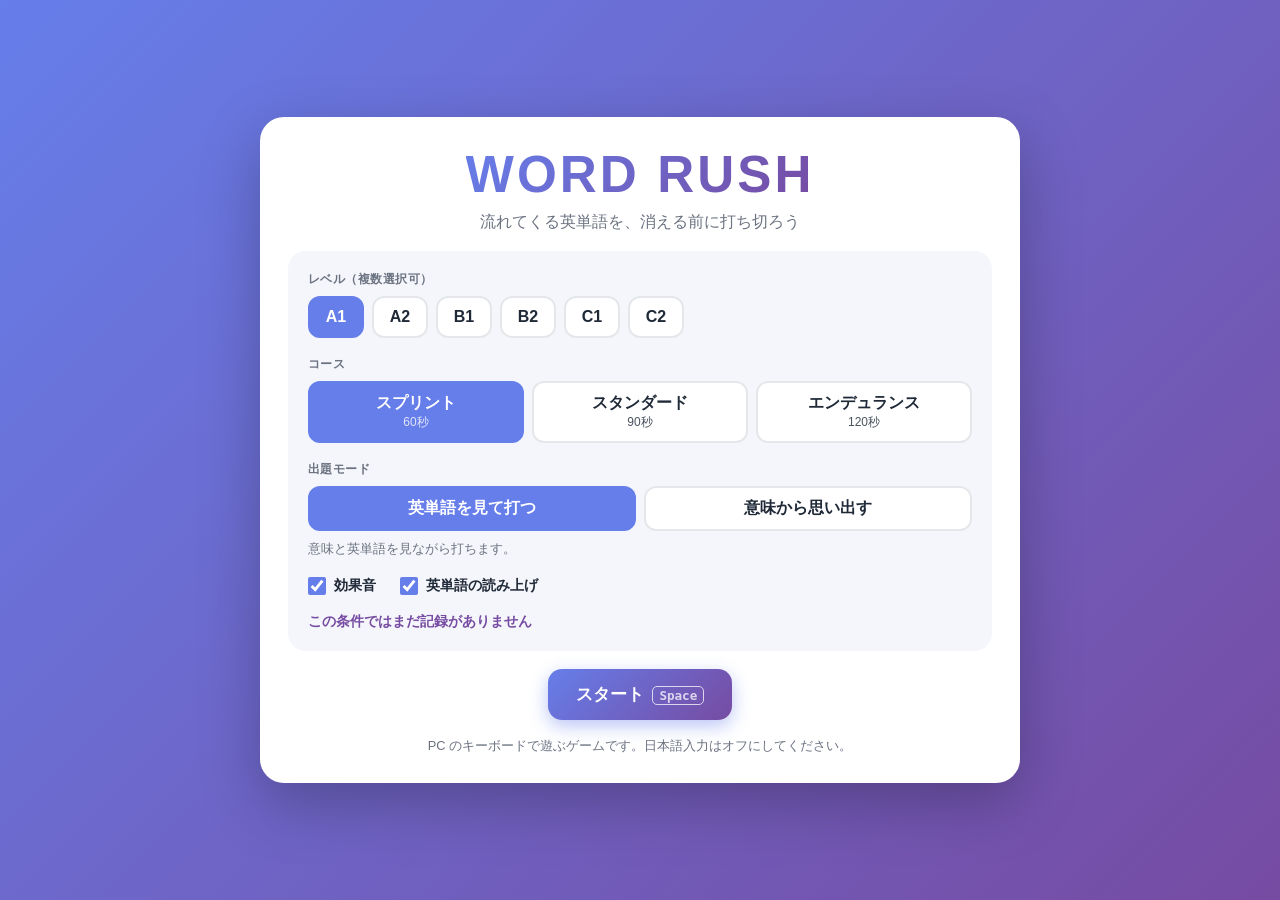
==== game.html @ a05d3a9b "タイピングゲーム版" ====
<!DOCTYPE html>
<html lang="ja">
<head>
  <meta charset="UTF-8">
  <meta name="viewport" content="width=device-width, initial-scale=1.0">
  <title>WORD RUSH — 英単語タイピングゲーム</title>
  <link rel="stylesheet" href="app/game.css">
</head>
<body>

  <!-- タイトル画面 -->
  <section id="screen-title" class="screen active">
    <h1>WORD RUSH</h1>
    <p class="subtitle">流れてくる英単語を、消える前に打ち切ろう</p>

    <div class="panel">
      <div class="field">
        <span class="label">レベル（複数選択可）</span>
        <div class="chips" id="level-chips">
          <button class="chip" data-level="A1">A1</button>
          <button class="chip" data-level="A2">A2</button>
          <button class="chip" data-level="B1">B1</button>
          <button class="chip" data-level="B2">B2</button>
          <button class="chip" data-level="C1">C1</button>
          <button class="chip" data-level="C2">C2</button>
        </div>
      </div>

      <div class="field">
        <span class="label">コース</span>
        <div class="chips" id="course-chips">
          <button class="chip chip-wide" data-sec="60">スプリント<small>60秒</small></button>
          <button class="chip chip-wide" data-sec="90">スタンダード<small>90秒</small></button>
          <button class="chip chip-wide" data-sec="120">エンデュランス<small>120秒</small></button>
        </div>
      </div>

      <div class="field">
        <span class="label">出題モード</span>
        <div class="chips" id="mode-chips">
          <button class="chip chip-wide" data-mode="show">英単語を見て打つ</button>
          <button class="chip chip-wide" data-mode="recall">意味から思い出す</button>
        </div>
        <p class="field-note" id="mode-note"></p>
      </div>

      <div class="toggles">
        <label class="toggle">
          <input type="checkbox" id="sound-toggle">
          効果音
        </label>
        <label class="toggle">
          <input type="checkbox" id="speech-toggle">
          英単語の読み上げ
        </label>
      </div>

      <p id="best-line"></p>
    </div>

    <button id="btn-start" class="btn-primary">スタート <kbd>Space</kbd></button>
    <p class="note">PC のキーボードで遊ぶゲームです。日本語入力はオフにしてください。</p>
  </section>

  <!-- プレイ画面 -->
  <section id="screen-play" class="screen">
    <div id="hud">
      <div class="hud-item"><span class="hud-label">SCORE</span><span id="hud-score" class="hud-value">0</span></div>
      <div class="hud-item"><span class="hud-label">COMBO</span><span id="hud-combo" class="hud-value">0</span></div>
      <div class="hud-item"><span class="hud-label">TIME</span><span id="hud-time" class="hud-value">60</span></div>
    </div>
    <div id="time-bar"><div id="time-fill"></div></div>

    <div id="lane">
      <div id="lane-track"></div>
      <div id="lane-end"></div>
      <div id="card" class="card">
        <span class="card-pos" id="card-pos"></span>
        <span class="card-meaning" id="card-meaning"></span>
      </div>
      <!-- 入力中の英単語（レーンの中央に重ねて表示） -->
      <div id="type-panel">
        <p id="type-word"></p>
        <p id="type-points" title="今打ち切ったら入る点数"></p>
      </div>
      <div id="countdown" hidden></div>
      <div id="pause" hidden>
        <p>一時停止中</p>
        <small>キーを押すかクリックで再開</small>
      </div>
    </div>

    <p id="type-next">NEXT <span id="next-word"></span></p>

    <p id="ime-warning" hidden>日本語入力（IME）がオンになっています。オフにしてから打ってください。</p>
    <p class="note"><kbd>Esc</kbd> でやめる</p>
  </section>

  <!-- 結果画面 -->
  <section id="screen-result" class="screen">
    <p id="result-course"></p>
    <div id="rank"></div>
    <p id="result-score"></p>
    <p id="best-badge" hidden>ベスト更新！</p>

    <dl class="stat-grid">
      <div><dt>打てた単語</dt><dd id="r-cleared"></dd></div>
      <div><dt>正しく打った数</dt><dd id="r-keys"></dd></div>
      <div><dt>ミスタイプ</dt><dd id="r-miss"></dd></div>
      <div><dt>正確率</dt><dd id="r-acc"></dd></div>
      <div><dt>1秒あたり</dt><dd id="r-kps"></dd></div>
      <div><dt>最大コンボ</dt><dd id="r-combo"></dd></div>
    </dl>

    <div id="review" hidden>
      <span class="label">復習リスト</span>
      <ul id="review-list"></ul>
    </div>

    <div class="result-btns">
      <button id="btn-retry" class="btn-primary">もう一度 <kbd>Enter</kbd></button>
      <button id="btn-title" class="btn-outline">タイトルへ <kbd>Esc</kbd></button>
    </div>
  </section>

  <script src="data/words.js"></script>
  <script src="app/game.js"></script>
</body>
</html>
---- app/game.css ----
/* ===========================
   Tokens
   =========================== */
:root {
  --accent: #667eea;
  --accent-2: #764ba2;
  --ink: #1f2937;
  --muted: #6b7280;
  --line: #e5e7eb;
  --surface: #ffffff;
  --surface-2: #f5f6fb;
  --lane: #1e1b4b;
  --lane-2: #312e81;
  --ok: #10b981;
  --warn: #f59e0b;
  --danger: #ef4444;
  --mono: 'Consolas', 'Menlo', 'SFMono-Regular', monospace;
}

*, *::before, *::after { box-sizing: border-box; margin: 0; padding: 0; }

body {
  font-family: -apple-system, BlinkMacSystemFont, 'Segoe UI', 'Hiragino Sans', 'Noto Sans JP', sans-serif;
  background: linear-gradient(135deg, var(--accent) 0%, var(--accent-2) 100%);
  color: var(--ink);
  min-height: 100vh;
  display: flex;
  align-items: center;
  justify-content: center;
  padding: 16px;
}

button { font: inherit; cursor: pointer; }

kbd {
  font-family: var(--mono);
  font-size: 0.75em;
  padding: 1px 6px;
  border-radius: 5px;
  border: 1px solid currentColor;
  opacity: 0.75;
  margin-left: 4px;
}

/* ===========================
   Screens
   =========================== */
.screen {
  display: none;
  width: 100%;
  max-width: 760px;
  background: var(--surface);
  border-radius: 24px;
  padding: 28px 28px;
  box-shadow: 0 20px 60px rgba(0, 0, 0, 0.25);
}
.screen.active {
  display: flex;
  flex-direction: column;
  align-items: center;
  gap: 18px;
}

.note { font-size: 0.8rem; color: var(--muted); text-align: center; }

.label {
  display: block;
  font-size: 0.75rem;
  font-weight: 700;
  color: var(--muted);
  letter-spacing: 0.04em;
  margin-bottom: 8px;
}

.btn-primary, .btn-outline {
  border-radius: 14px;
  padding: 14px 28px;
  font-size: 1.05rem;
  font-weight: 700;
  transition: transform 0.1s, box-shadow 0.2s;
}
.btn-primary {
  border: none;
  color: #fff;
  background: linear-gradient(135deg, var(--accent), var(--accent-2));
  box-shadow: 0 6px 18px rgba(102, 126, 234, 0.45);
}
.btn-outline {
  background: var(--surface);
  color: var(--accent);
  border: 2px solid var(--accent);
}
.btn-primary:hover, .btn-outline:hover { transform: translateY(-1px); }
.btn-primary:active, .btn-outline:active { transform: translateY(1px); }

/* ===========================
   Title
   =========================== */
#screen-title h1 {
  font-size: clamp(2.2rem, 8vw, 3.2rem);
  font-weight: 900;
  letter-spacing: 0.06em;
  background: linear-gradient(135deg, var(--accent), var(--accent-2));
  -webkit-background-clip: text;
  background-clip: text;
  color: transparent;
}
.subtitle { color: var(--muted); margin-top: -10px; text-align: center; }

.panel {
  width: 100%;
  background: var(--surface-2);
  border-radius: 18px;
  padding: 20px;
  display: flex;
  flex-direction: column;
  gap: 18px;
}

.chips { display: flex; flex-wrap: wrap; gap: 8px; }

.chip {
  min-width: 56px;
  padding: 10px 14px;
  border-radius: 12px;
  border: 2px solid var(--line);
  background: var(--surface);
  color: var(--ink);
  font-weight: 700;
  transition: border-color 0.15s, background 0.15s, color 0.15s;
}
.chip:hover:not(:disabled) { border-color: var(--accent); }
.chip.selected {
  border-color: var(--accent);
  background: var(--accent);
  color: #fff;
}
.chip:disabled { opacity: 0.35; cursor: not-allowed; }
.chip-wide { flex: 1 1 0; min-width: 140px; }
.chip small { display: block; font-size: 0.75rem; font-weight: 500; opacity: 0.8; }

.field-note { font-size: 0.8rem; color: var(--muted); margin-top: 8px; line-height: 1.5; }

.toggles { display: flex; flex-wrap: wrap; gap: 10px 24px; }
.toggle { display: flex; align-items: center; gap: 8px; font-size: 0.9rem; font-weight: 600; }
.toggle input { width: 18px; height: 18px; accent-color: var(--accent); }

#best-line { font-size: 0.85rem; color: var(--accent-2); font-weight: 700; }

/* ===========================
   Play: HUD
   =========================== */
#hud {
  width: 100%;
  display: grid;
  grid-template-columns: repeat(3, 1fr);
  gap: 8px;
}
.hud-item {
  background: var(--surface-2);
  border-radius: 12px;
  padding: 8px 12px;
  display: flex;
  flex-direction: column;
  align-items: center;
}
.hud-label { font-size: 0.7rem; font-weight: 700; color: var(--muted); letter-spacing: 0.08em; }
.hud-value { font-family: var(--mono); font-size: 1.5rem; font-weight: 700; font-variant-numeric: tabular-nums; }

#time-bar {
  width: 100%;
  height: 10px;
  border-radius: 99px;
  background: var(--line);
  overflow: hidden;
  margin-top: -8px;
}
#time-fill {
  height: 100%;
  width: 100%;
  border-radius: 99px;
  background: linear-gradient(90deg, var(--accent), var(--accent-2));
  transition: background 0.3s;
}
#time-fill.low { background: var(--danger); }

/* ===========================
   Play: Lane
   =========================== */
/* 入力中の英単語をレーン中央に重ねるので、カードは上寄り（--card-y）を流す */
#lane {
  --card-y: 24%;
  position: relative;
  width: 100%;
  height: 290px;
  border-radius: 18px;
  overflow: hidden;
  background: linear-gradient(180deg, var(--lane-2), var(--lane));
}

/* 流れる路面のライン */
#lane-track {
  position: absolute;
  inset: 0;
  background:
    repeating-linear-gradient(90deg, rgba(255,255,255,0.18) 0 28px, transparent 28px 56px) left var(--card-y) / 200% 3px no-repeat,
    repeating-linear-gradient(90deg, rgba(255,255,255,0.06) 0 2px, transparent 2px 80px);
  animation: track 1.2s linear infinite;
}
@keyframes track {
  from { background-position: 0 var(--card-y), 0 0; }
  to   { background-position: -56px var(--card-y), -80px 0; }
}

/* 左端の消失ゾーン */
#lane-end {
  position: absolute;
  top: 0; bottom: 0; left: 0;
  width: 56px;
  background: linear-gradient(90deg, rgba(239, 68, 68, 0.55), transparent);
  pointer-events: none;
}

.card {
  --x: 100%;
  position: absolute;
  top: var(--card-y);
  left: 0;
  z-index: 1;
  transform: translate(var(--x), -50%);
  max-width: min(320px, 70%);
  padding: 14px 20px;
  border-radius: 16px;
  background: var(--surface);
  box-shadow: 0 10px 28px rgba(0, 0, 0, 0.35);
  border: 3px solid transparent;
  display: flex;
  flex-direction: column;
  gap: 4px;
  will-change: transform;
  transition: border-color 0.2s;
}
.card.danger { border-color: var(--danger); }
.card-pos {
  align-self: flex-start;
  font-size: 0.7rem;
  font-weight: 700;
  color: var(--accent);
  background: rgba(102, 126, 234, 0.12);
  padding: 2px 8px;
  border-radius: 99px;
}
.card-meaning {
  font-size: 1.05rem;
  font-weight: 700;
  line-height: 1.4;
  display: -webkit-box;
  -webkit-line-clamp: 2;
  -webkit-box-orient: vertical;
  overflow: hidden;
}

.card.ghost { pointer-events: none; }
.card.ghost.clear { animation: ghost-clear 0.45s ease-out forwards; border-color: var(--ok); }
.card.ghost.lost  { animation: ghost-lost 0.5s ease-in forwards; border-color: var(--danger); }
@keyframes ghost-clear {
  to { transform: translate(var(--x), -120%) scale(0.9); opacity: 0; }
}
@keyframes ghost-lost {
  to { transform: translate(calc(var(--x) - 60px), -50%); opacity: 0; filter: grayscale(1); }
}

.pop {
  position: absolute;
  z-index: 3;
  top: 4%;
  transform: translateX(-50%);
  font-family: var(--mono);
  font-weight: 800;
  font-size: 1.2rem;
  pointer-events: none;
  text-shadow: 0 2px 6px rgba(0, 0, 0, 0.5);
  animation: pop 0.8s ease-out forwards;
}
.pop-score { color: #fff; }
.pop-time  { color: var(--warn); font-size: 1.5rem; top: 74%; }
@keyframes pop {
  from { opacity: 1; translate: 0 0; }
  to   { opacity: 0; translate: 0 -36px; }
}

#countdown {
  position: absolute;
  inset: 0;
  z-index: 4;
  display: flex;
  align-items: center;
  justify-content: center;
  font-size: 4.5rem;
  font-weight: 900;
  color: #fff;
  background: rgba(30, 27, 75, 0.55);
  text-shadow: 0 4px 16px rgba(0, 0, 0, 0.5);
}
#countdown.tick { animation: tick 0.5s ease-out; }
@keyframes tick {
  from { transform: scale(1.6); opacity: 0; }
  to   { transform: scale(1); opacity: 1; }
}
#countdown[hidden], #pause[hidden] { display: none; }

#pause {
  position: absolute;
  inset: 0;
  z-index: 4;
  display: flex;
  flex-direction: column;
  align-items: center;
  justify-content: center;
  gap: 6px;
  color: #fff;
  background: rgba(30, 27, 75, 0.8);
  cursor: pointer;
}
#pause p { font-size: 1.6rem; font-weight: 800; }

/* ===========================
   Play: Typing panel
   =========================== */
/* レーンの中央に重ねる。カードが後ろを通っても読めるよう、半透明＋ぼかしの背景を敷く */
#type-panel {
  position: absolute;
  z-index: 2;
  top: 50%;
  left: 50%;
  transform: translate(-50%, -50%);
  width: max-content;            /* left:50% だと幅がレーンの半分に縮むので、中身の幅に合わせる */
  max-width: calc(100% - 24px);
  padding: 10px 26px 8px;
  border-radius: 18px;
  background: rgba(15, 12, 50, 0.6);
  -webkit-backdrop-filter: blur(6px);
  backdrop-filter: blur(6px);
  box-shadow: 0 8px 24px rgba(0, 0, 0, 0.3);
  display: flex;
  flex-direction: column;
  align-items: center;
  gap: 6px;
  pointer-events: none;
}
#type-word {
  font-family: var(--mono);
  font-size: clamp(1.8rem, 6vw, 2.8rem);
  font-weight: 700;
  letter-spacing: 0.04em;
  text-align: center;
  word-break: break-all;
  color: #fff;
  text-shadow: 0 2px 8px rgba(0, 0, 0, 0.4);
}
.ch.done { color: #a5b4fc; }
.ch.rest { color: #fff; }
.ch.cur {
  color: #fff;
  border-bottom: 4px solid #c4b5fd;
}
/* 伏せ字は1文字ずつ下線の箱にして、文字数が数えられるようにする */
.ch.blank {
  display: inline-block;
  color: transparent;
  border-bottom: 4px solid rgba(255, 255, 255, 0.35);
  margin: 0 0.08em;
  width: 0.5em;
}
.ch.blank.cur { border-bottom-color: #c4b5fd; }
#type-word.hinted .ch.rest,
#type-word.hinted .ch.cur { color: rgba(255, 255, 255, 0.6); }
#type-word.shake { animation: shake 0.25s; }
#type-word.shake .ch.cur { color: #f87171; border-bottom-color: #f87171; }
@keyframes shake {
  0%, 100% { transform: translateX(0); }
  25% { transform: translateX(-6px); }
  75% { transform: translateX(6px); }
}

#type-points {
  font-family: var(--mono);
  font-size: 1rem;
  font-weight: 800;
  color: #34d399;
  font-variant-numeric: tabular-nums;
  transition: color 0.2s;
}
#type-points.dim { color: #f87171; }

#type-next { font-size: 0.85rem; color: var(--muted); font-weight: 700; letter-spacing: 0.06em; margin-top: -4px; }
#type-next[hidden] { display: none; }
#next-word { font-family: var(--mono); margin-left: 6px; letter-spacing: 0; }

#ime-warning {
  width: 100%;
  padding: 10px 14px;
  border-radius: 12px;
  background: #fef3c7;
  color: #92400e;
  font-size: 0.85rem;
  font-weight: 700;
  text-align: center;
}
#ime-warning[hidden] { display: none; }

/* ===========================
   Result
   =========================== */
#result-course { font-size: 0.85rem; color: var(--muted); text-align: center; }

#rank {
  width: 110px;
  height: 110px;
  border-radius: 50%;
  display: flex;
  align-items: center;
  justify-content: center;
  font-size: 3.6rem;
  font-weight: 900;
  color: #fff;
  background: var(--muted);
  box-shadow: 0 8px 24px rgba(0, 0, 0, 0.2);
}
#rank.rank-S { background: linear-gradient(135deg, #f59e0b, #ef4444); }
#rank.rank-A { background: linear-gradient(135deg, var(--accent), var(--accent-2)); }
#rank.rank-B { background: linear-gradient(135deg, #10b981, #059669); }
#rank.rank-C { background: linear-gradient(135deg, #60a5fa, #3b82f6); }
#rank.rank-D { background: linear-gradient(135deg, #9ca3af, #6b7280); }

#result-score { font-family: var(--mono); font-size: 2rem; font-weight: 800; margin-top: -4px; }
#best-badge {
  margin-top: -12px;
  padding: 4px 14px;
  border-radius: 99px;
  background: #fef3c7;
  color: #b45309;
  font-weight: 800;
  font-size: 0.85rem;
}
#best-badge[hidden] { display: none; }

.stat-grid {
  width: 100%;
  display: grid;
  grid-template-columns: repeat(3, 1fr);
  gap: 8px;
}
.stat-grid > div {
  background: var(--surface-2);
  border-radius: 12px;
  padding: 10px;
  text-align: center;
}
.stat-grid dt { font-size: 0.72rem; color: var(--muted); font-weight: 700; }
.stat-grid dd { font-family: var(--mono); font-size: 1.15rem; font-weight: 700; margin-top: 2px; }

#review { width: 100%; }
#review[hidden] { display: none; }
#review-list {
  list-style: none;
  max-height: 220px;
  overflow-y: auto;
  border: 1px solid var(--line);
  border-radius: 12px;
}
#review-list li {
  display: grid;
  grid-template-columns: auto auto 1fr;
  align-items: baseline;
  gap: 4px 10px;
  padding: 8px 12px;
  border-bottom: 1px solid var(--line);
}
#review-list li:last-child { border-bottom: none; }
.rv-word { font-family: var(--mono); font-weight: 700; }
.rv-meaning { font-size: 0.85rem; color: var(--muted); }
.rv-tag {
  justify-self: start;
  font-size: 0.7rem;
  font-weight: 700;
  padding: 1px 8px;
  border-radius: 99px;
  white-space: nowrap;
}
.rv-lost { background: #fee2e2; color: #b91c1c; }
.rv-hint { background: #fef3c7; color: #b45309; }
.rv-miss { background: #e0e7ff; color: #4338ca; }

.result-btns { display: flex; gap: 12px; flex-wrap: wrap; justify-content: center; }

/* ===========================
   Small screens
   =========================== */
@media (max-width: 520px) {
  .screen { padding: 22px 16px; border-radius: 20px; }
  #lane { height: 270px; --card-y: 21%; }
  #type-panel { padding: 8px 16px 6px; }
  .stat-grid { grid-template-columns: repeat(2, 1fr); }
  #review-list li { grid-template-columns: auto 1fr; }
  .rv-meaning { grid-column: 1 / -1; }
  .hud-value { font-size: 1.2rem; }
}
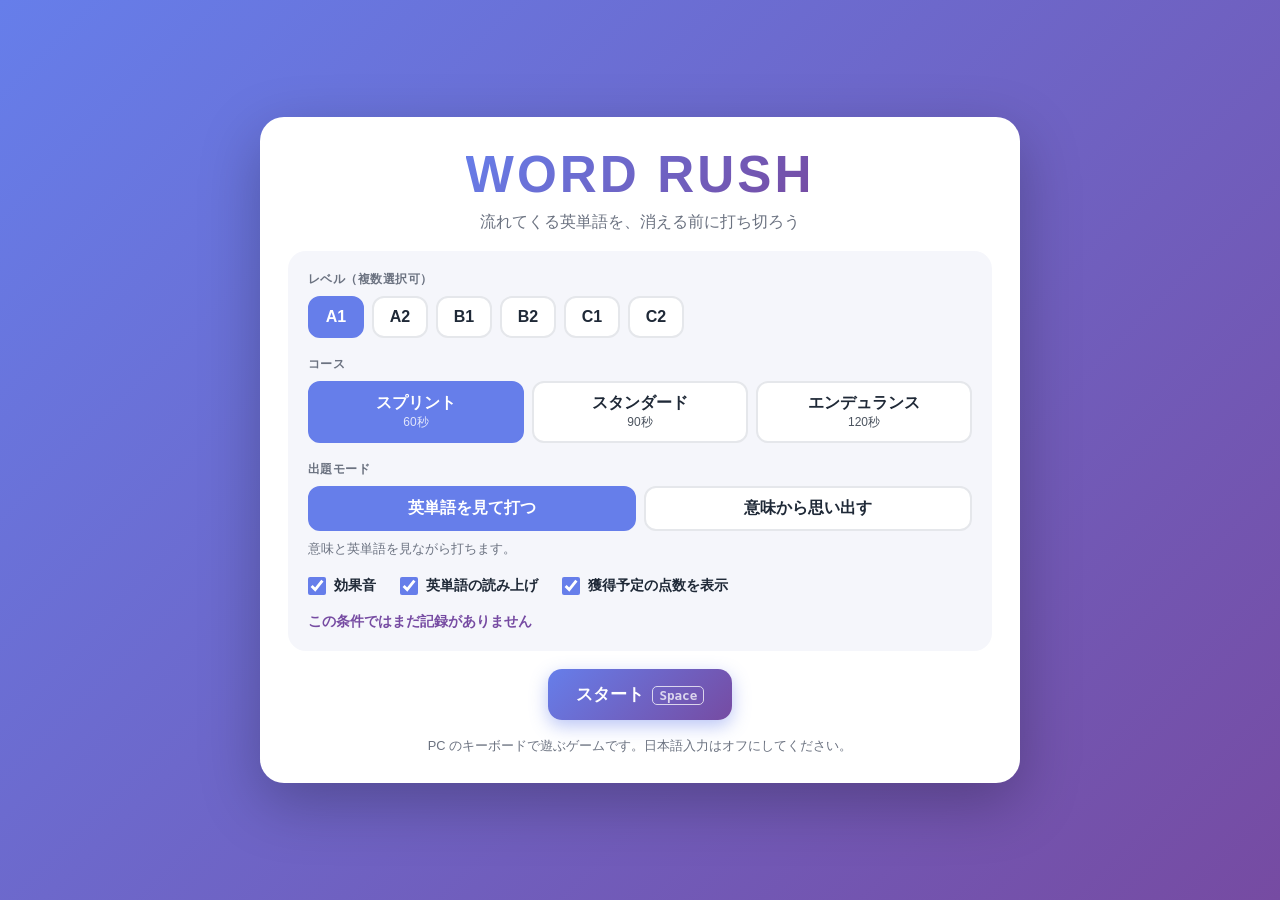
==== commit f046369a: "部分修正" ====
--- a/game.html
+++ b/game.html
@@ -53,6 +53,10 @@
           <input type="checkbox" id="speech-toggle">
           英単語の読み上げ
         </label>
+        <label class="toggle">
+          <input type="checkbox" id="points-toggle">
+          獲得予定の点数を表示
+        </label>
       </div>
 
       <p id="best-line"></p>
@@ -80,6 +84,7 @@
       </div>
       <!-- 入力中の英単語（レーンの中央に重ねて表示） -->
       <div id="type-panel">
+        <p id="type-meaning"><span id="type-pos"></span><span id="type-meaning-text"></span></p>
         <p id="type-word"></p>
         <p id="type-points" title="今打ち切ったら入る点数"></p>
       </div>
@@ -93,7 +98,7 @@
     <p id="type-next">NEXT <span id="next-word"></span></p>
 
     <p id="ime-warning" hidden>日本語入力（IME）がオンになっています。オフにしてから打ってください。</p>
-    <p class="note"><kbd>Esc</kbd> でやめる</p>
+    <p class="note" id="play-help"><kbd>Esc</kbd> でやめる</p>
   </section>
 
   <!-- 結果画面 -->
--- a/app/game.css
+++ b/app/game.css
@@ -189,10 +189,10 @@
    =========================== */
 /* 入力中の英単語をレーン中央に重ねるので、カードは上寄り（--card-y）を流す */
 #lane {
-  --card-y: 24%;
+  --card-y: 21%;
   position: relative;
   width: 100%;
-  height: 290px;
+  height: 320px;
   border-radius: 18px;
   overflow: hidden;
   background: linear-gradient(180deg, var(--lane-2), var(--lane));
@@ -354,9 +354,33 @@
   font-weight: 700;
   letter-spacing: 0.04em;
   text-align: center;
-  word-break: break-all;
+  white-space: nowrap;           /* 2行にしない。長い単語は fitWord() で文字を縮める */
   color: #fff;
   text-shadow: 0 2px 8px rgba(0, 0, 0, 0.4);
+}
+
+/* パネル内の固定表示の意味 */
+#type-meaning {
+  max-width: 100%;
+  font-size: 0.95rem;
+  font-weight: 700;
+  line-height: 1.45;
+  color: rgba(255, 255, 255, 0.9);
+  text-align: center;
+  display: -webkit-box;
+  -webkit-line-clamp: 2;
+  -webkit-box-orient: vertical;
+  overflow: hidden;
+}
+#type-pos {
+  display: inline-block;
+  font-size: 0.7rem;
+  padding: 1px 8px;
+  margin-right: 8px;
+  border-radius: 99px;
+  color: #c7d2fe;
+  background: rgba(165, 180, 252, 0.2);
+  vertical-align: 0.1em;
 }
 .ch.done { color: #a5b4fc; }
 .ch.rest { color: #fff; }
@@ -392,6 +416,7 @@
   transition: color 0.2s;
 }
 #type-points.dim { color: #f87171; }
+#type-points[hidden] { display: none; }
 
 #type-next { font-size: 0.85rem; color: var(--muted); font-weight: 700; letter-spacing: 0.06em; margin-top: -4px; }
 #type-next[hidden] { display: none; }
@@ -499,7 +524,7 @@
    =========================== */
 @media (max-width: 520px) {
   .screen { padding: 22px 16px; border-radius: 20px; }
-  #lane { height: 270px; --card-y: 21%; }
+  #lane { height: 300px; --card-y: 19%; }
   #type-panel { padding: 8px 16px 6px; }
   .stat-grid { grid-template-columns: repeat(2, 1fr); }
   #review-list li { grid-template-columns: auto 1fr; }
